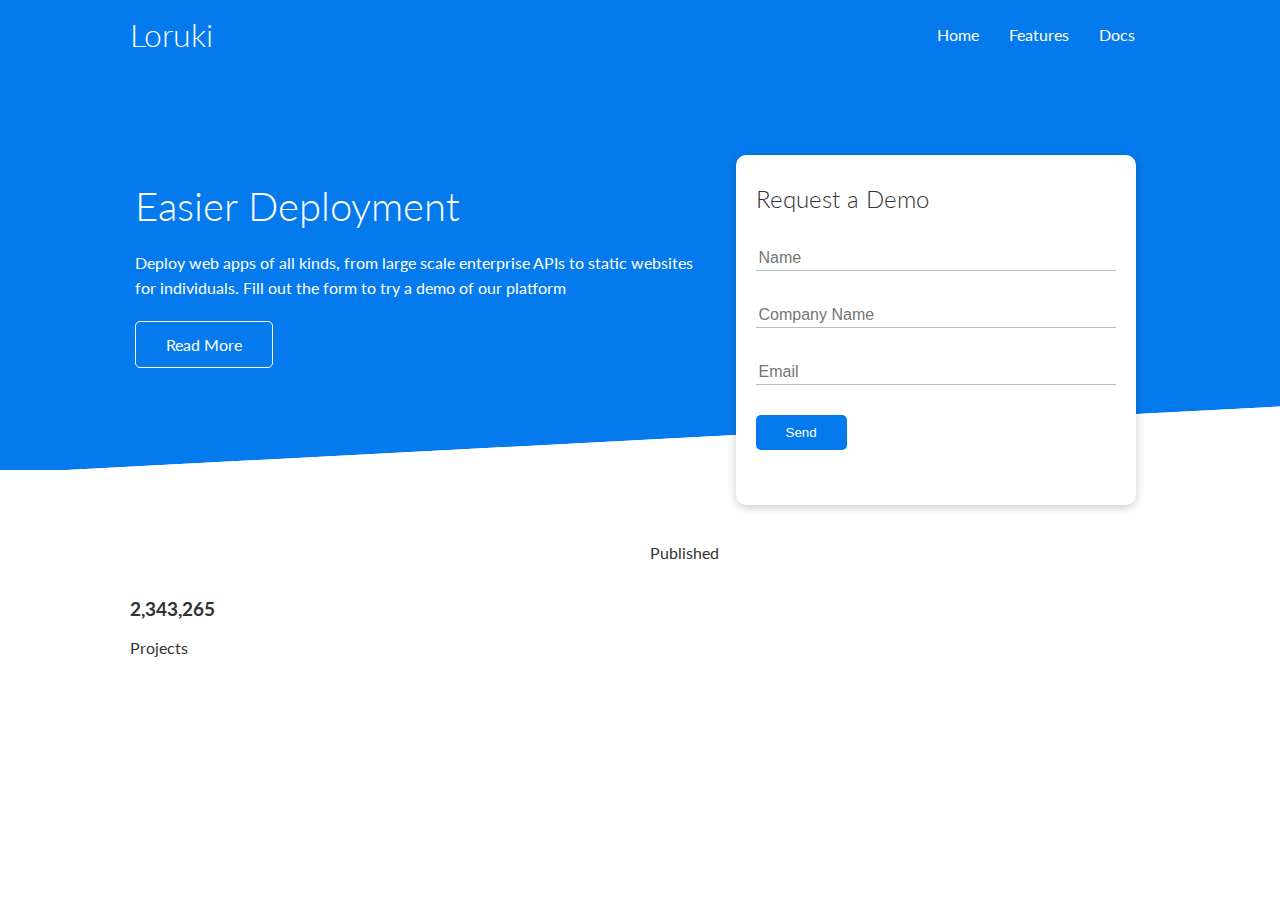
==== index.html @ b5a4ef52 "stats section in index html" ====
<!DOCTYPE html>
<html lang="en">
  <head>
    <meta charset="UTF-8" />
    <meta name="viewport" content="width=device-width, initial-scale=1.0" />
    <link
      rel="stylesheet"
      href="https://cdnjs.cloudflare.com/ajax/libs/font-awesome/5.15.1/css/all.min.css"
      integrity="sha512-+4zCK9k+qNFUR5X+cKL9EIR+ZOhtIloNl9GIKS57V1MyNsYpYcUrUeQc9vNfzsWfV28IaLL3i96P9sdNyeRssA=="
      crossorigin="anonymous"
    />
    <link rel="stylesheet" href="css/utilities.css" />
    <link rel="stylesheet" href="css/style.css" />
    <title>Loruki | Cloud Hosting For Everyone</title>
  </head>
  <body>
    <!-- Navbar -->
    <div class="navbar">
      <div class="container flex">
        <h1 class="logo">Loruki</h1>
        <nav>
          <ul>
            <li><a href="index.html">Home</a></li>
            <li><a href="features.html">Features</a></li>
            <li><a href="docs.html">Docs</a></li>
          </ul>
        </nav>
      </div>
    </div>

    <!-- Showcase -->
    <section class="showcase">
      <div class="container grid">
        <div class="showcase-text">
          <h1>Easier Deployment</h1>
          <p>
            Deploy web apps of all kinds, from large scale enterprise APIs to
            static websites for individuals. Fill out the form to try a demo of
            our platform
          </p>
          <a href="features.html" class="btn btn-outline">Read More</a>
        </div>

        <div class="showcase-form card">
          <h2>Request a Demo</h2>
          <form>
            <div class="form-control">
              <input type="text" name="name" placeholder="Name" required />
            </div>
            <div class="form-control">
              <input
                type="text"
                name="company"
                placeholder="Company Name"
                required
              />
            </div>
            <div class="form-control">
              <input type="email" name="email" placeholder="Email" required />
            </div>
            <input type="submit" value="Send" class="btn btn-primary" />
          </form>
        </div>
      </div>
    </section>

    <!-- Stats -->
    <section class="stats">
      <div class="container">
        <h3 class="stats-heading text-center my-1">
          Welcome to the best platform for building applications of all types
          with modern architecture and scaling
        </h3>

        <div class="grid grid-3 text-center my-4">
          <div>
            <i class="fas fa-server fa-3x"></i>
            <h3>10,349,405</h3>
            <p class="text-secondary">Deployments</p>
          </div>
          <div>
            <i class="fas fa-upload fa-3x"></i>
            <h3>987 TB</h3>
            <p class="text-secondary">Published</p>
          </div>
          <div>
            <i class="fas fa-project-diagram fa-3x"></i>
            <h3>2,343,265</h3>
            <p class="text-secondary">Projects</p>
          </div>
        </div>
      </div>
    </section>
  </body>
</html>
---- css/style.css ----
@import url("https://fonts.googleapis.com/css2?family=Lato:wght@300&display=swap");

:root {
  --primary-color: #047aed;
}

* {
  box-sizing: border-box;
  padding: 0;
  margin: 0;
}

body {
  font-family: "Lato", sans-serif;
  color: #333;
  line-height: 1.6;
}

ul {
  list-style-type: none;
}

a {
  text-decoration: none;
  color: #333;
}

h1,
h2 {
  font-weight: 300;
  line-height: 1.2;
  margin: 10px 0;
}

p {
  margin: 10px 0;
}

img {
  width: 100%;
}

/* Navbar */
.navbar {
  background-color: var(--primary-color);
  color: #fff;
  height: 70px;
}

.navbar ul {
  display: flex;
}

.navbar a {
  color: #fff;
  padding: 10px;
  margin: 0 5px;
}

.navbar a:hover {
  border-bottom: 2px #fff solid;
}

.navbar .flex {
  justify-content: space-between;
}

/* Showcase */
.showcase {
  height: 400px;
  background-color: var(--primary-color);
  color: #fff;
  position: relative;
}

.showcase h1 {
  font-size: 40px;
}

.showcase p {
  margin: 20px 0;
}

.showcase .grid {
  overflow: visible;
  grid-template-columns: 55% auto;
  gap: 30px;
}

.showcase-form {
  position: relative;
  top: 60px;
  height: 350px;
  width: 400px;
  padding: 40px;
  z-index: 100;
}

.showcase-form .form-control {
  margin: 30px 0;
}

.showcase-form input[type="text"],
.showcase-form input[type="email"] {
  border: 0;
  border-bottom: 1px solid #b4becb;
  width: 100%;
  padding: 3px;
  font-size: 16px;
}

.showcase-form input:focus {
  outline: none;
}

.showcase::before,
.showcase::after {
  content: "";
  position: absolute;
  height: 100px;
  bottom: -70px;
  right: 0;
  left: 0;
  background: #fff;
  transform: skewY(-3deg);
  -webkit-transform: skewY(-3deg);
  -moz-transform: skewY(-3deg);
  -ms-transform: skewY(-3deg);
}

/* Utilities */
.container {
  max-width: 1100px;
  margin: 0 auto;
  overflow: auto;
  padding: 0 40px;
}

.card {
  background-color: #fff;
  color: #333;
  border-radius: 10px;
  box-shadow: 0 3px 10px rgba(0, 0, 0, 0.2);
  padding: 20px;
  margin: 10px;
}

.btn {
  display: inline-block;
  padding: 10px 30px;
  cursor: pointer;
  background: var(--primary-color);
  color: #fff;
  border: none;
  border-radius: 5px;
}

.btn-outline {
  background-color: transparent;
  border: 1px #fff solid;
}

.btn:hover {
  transform: scale(0.98);
}

.flex {
  display: flex;
  justify-content: center;
  align-items: center;
  height: 100%;
}

.grid {
  display: grid;
  grid-template-columns: repeat(2, 1fr);
  gap: 20px;
  justify-content: center;
  align-items: center;
  height: 100%;
}
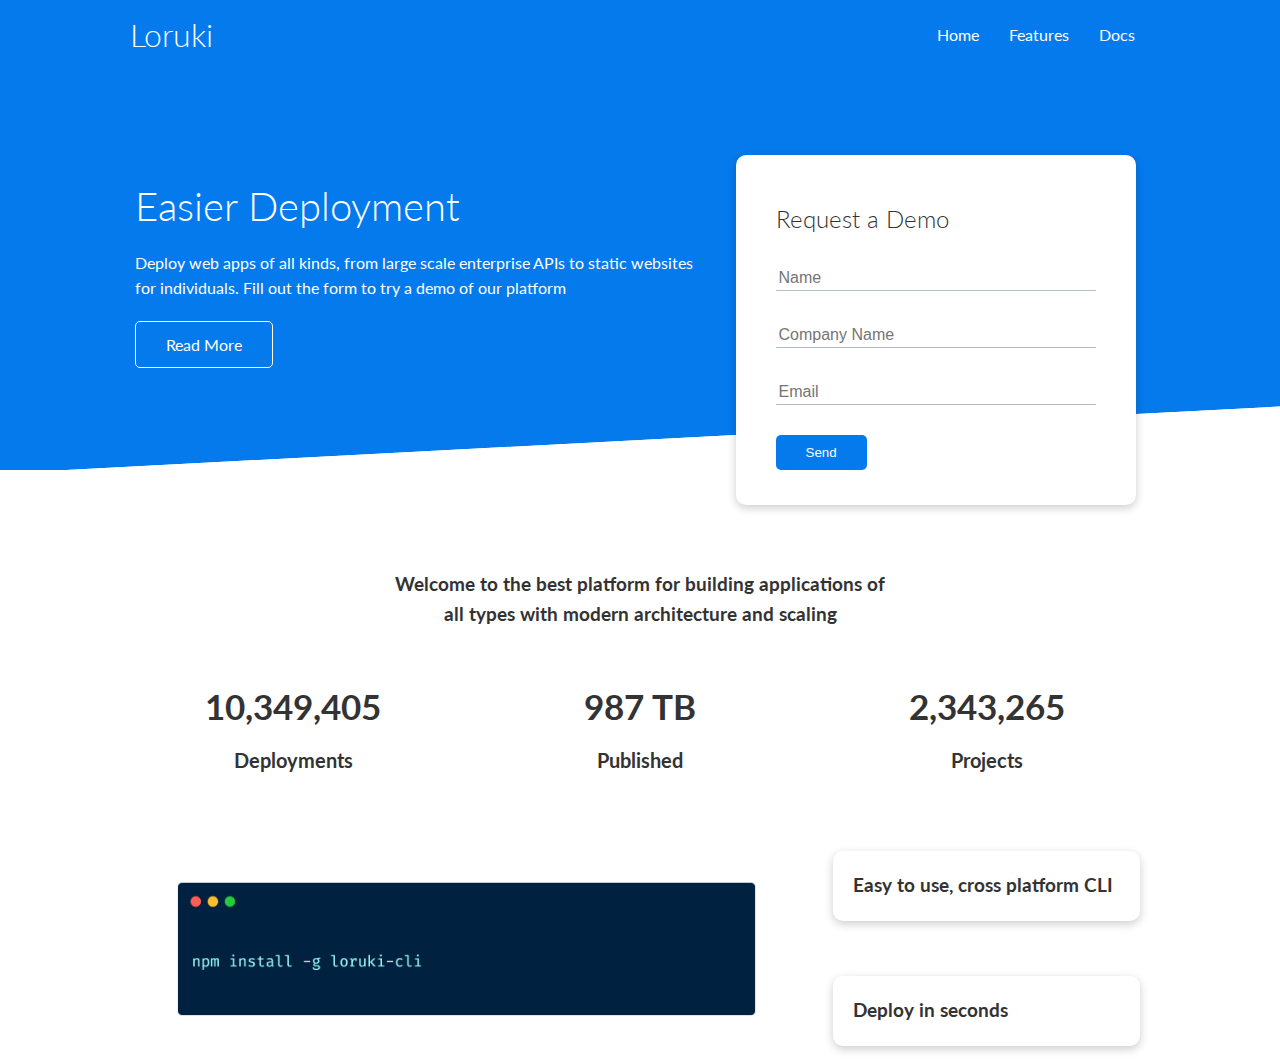
==== commit 34c68a37: "CLI section and Grid Col and Row Span" ====
--- a/index.html
+++ b/index.html
@@ -91,5 +91,18 @@
         </div>
       </div>
     </section>
+
+    <!-- Cli -->
+    <section class="cli">
+      <div class="container grid">
+        <img src="images/cli.png" alt="" />
+        <div class="card">
+          <h3>Easy to use, cross platform CLI</h3>
+        </div>
+        <div class="card">
+          <h3>Deploy in seconds</h3>
+        </div>
+      </div>
+    </section>
   </body>
 </html>
--- a/css/utilities.css
+++ b/css/utilities.css
@@ -0,0 +1,140 @@
+.container {
+  max-width: 1100px;
+  margin: 0 auto;
+  overflow: auto;
+  padding: 0 40px;
+}
+
+.card {
+  background-color: #fff;
+  color: #333;
+  border-radius: 10px;
+  box-shadow: 0 3px 10px rgba(0, 0, 0, 0.2);
+  padding: 20px;
+  margin: 10px;
+}
+
+.btn {
+  display: inline-block;
+  padding: 10px 30px;
+  cursor: pointer;
+  background: var(--primary-color);
+  color: #fff;
+  border: none;
+  border-radius: 5px;
+}
+
+.btn-outline {
+  background-color: transparent;
+  border: 1px #fff solid;
+}
+
+.btn:hover {
+  transform: scale(0.98);
+}
+
+.text-center {
+  text-align: center;
+}
+
+.flex {
+  display: flex;
+  justify-content: center;
+  align-items: center;
+  height: 100%;
+}
+
+.grid {
+  display: grid;
+  grid-template-columns: repeat(2, 1fr);
+  gap: 20px;
+  justify-content: center;
+  align-items: center;
+  height: 100%;
+}
+
+.grid-3 {
+  grid-template-columns: repeat(3, 1fr);
+}
+
+/* Margin */
+.my-1 {
+  margin: 1rem 0;
+}
+
+.my-2 {
+  margin: 1.5rem 0;
+}
+
+.my-3 {
+  margin: 2rem 0;
+}
+
+.my-4 {
+  margin: 3rem 0;
+}
+
+.my-5 {
+  margin: 4rem 0;
+}
+
+.m-1 {
+  margin: 1rem;
+}
+
+.m-2 {
+  margin: 1.5rem;
+}
+
+.m-3 {
+  margin: 2rem;
+}
+
+.m-4 {
+  margin: 3rem;
+}
+
+.m-5 {
+  margin: 4rem;
+}
+
+/* Padding */
+.py-1 {
+  padding: 1rem 0;
+}
+
+.py-2 {
+  padding: 1.5rem 0;
+}
+
+.py-3 {
+  padding: 2rem 0;
+}
+
+.py-4 {
+  padding: 3rem 0;
+}
+
+.py-5 {
+  padding: 4rem 0;
+}
+
+.p-1 {
+  padding: 1rem;
+}
+
+.p-2 {
+  padding: 1.5rem;
+}
+
+.p-3 {
+  padding: 2rem;
+}
+
+.p-4 {
+  padding: 3rem;
+}
+
+.p-5 {
+  padding: 4rem;
+}
--- a/css/style.css
+++ b/css/style.css
@@ -128,54 +128,33 @@
   -ms-transform: skewY(-3deg);
 }
 
-/* Utilities */
-.container {
-  max-width: 1100px;
-  margin: 0 auto;
-  overflow: auto;
-  padding: 0 40px;
+/* Stats */
+.stats {
+  padding-top: 100px;
+  animation: slideInFromBottom 1s ease-in;
 }
 
-.card {
-  background-color: #fff;
-  color: #333;
-  border-radius: 10px;
-  box-shadow: 0 3px 10px rgba(0, 0, 0, 0.2);
-  padding: 20px;
-  margin: 10px;
+.stats-heading {
+  max-width: 500px;
+  margin: auto;
 }
 
-.btn {
-  display: inline-block;
-  padding: 10px 30px;
-  cursor: pointer;
-  background: var(--primary-color);
-  color: #fff;
-  border: none;
-  border-radius: 5px;
+.stats .grid h3 {
+  font-size: 35px;
 }
 
-.btn-outline {
-  background-color: transparent;
-  border: 1px #fff solid;
+.stats .grid p {
+  font-size: 20px;
+  font-weight: bold;
 }
 
-.btn:hover {
-  transform: scale(0.98);
+/* Cli */
+.cli .grid {
+  grid-template-columns: repeat(3, 1fr);
+  grid-template-rows: repeat(2, 1fr);
 }
 
-.flex {
-  display: flex;
-  justify-content: center;
-  align-items: center;
-  height: 100%;
+.cli .grid > *:first-child {
+  grid-column: 1 / span 2;
+  grid-row: 1 / span 2;
 }
-
-.grid {
-  display: grid;
-  grid-template-columns: repeat(2, 1fr);
-  gap: 20px;
-  justify-content: center;
-  align-items: center;
-  height: 100%;
-}
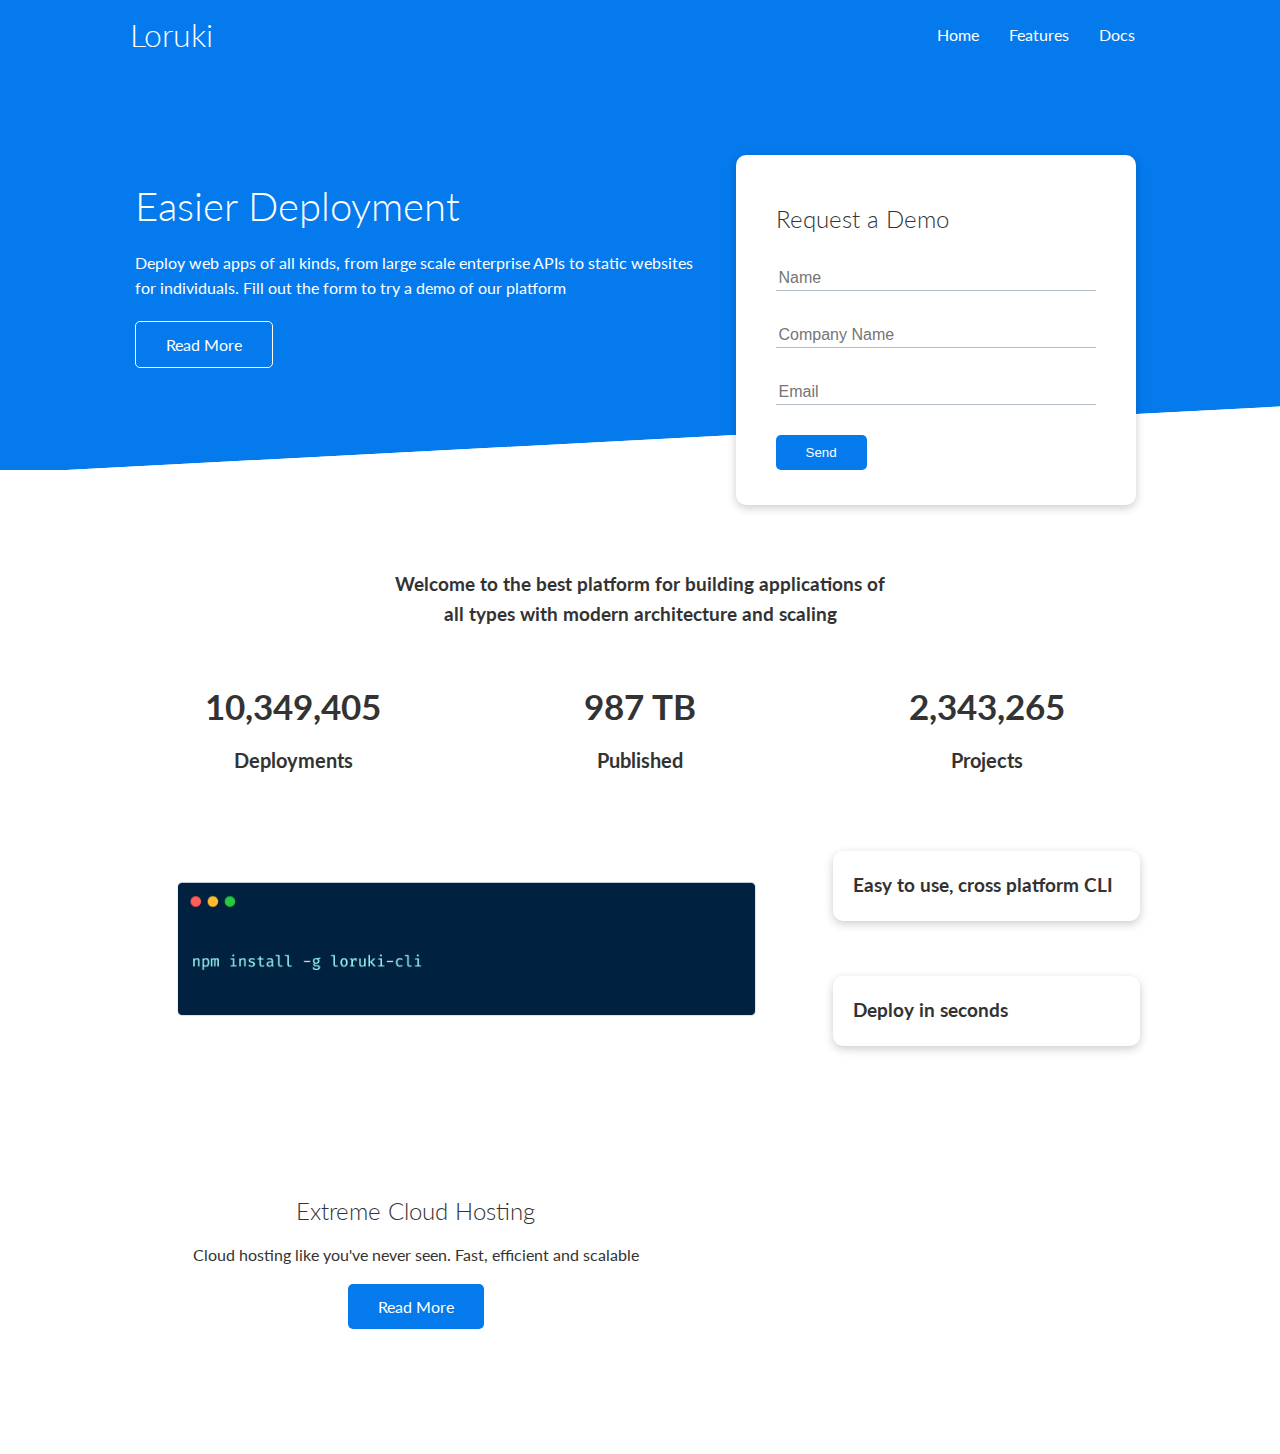
==== commit f88ebb65: "added cloud section" ====
--- a/index.html
+++ b/index.html
@@ -104,5 +104,19 @@
         </div>
       </div>
     </section>
+
+    <!-- Cloud -->
+    <section class="cloud bg-primary my-2 py-2">
+      <div class="container grid">
+        <div class="text-center">
+          <h2 class="lg">Extreme Cloud Hosting</h2>
+          <p class="lead my-1">
+            Cloud hosting like you've never seen. Fast, efficient and scalable
+          </p>
+          <a href="features.html" class="btn btn-dark">Read More</a>
+        </div>
+        <img src="images/cloud.png" alt="" />
+      </div>
+    </section>
   </body>
 </html>
--- a/css/style.css
+++ b/css/style.css
@@ -158,3 +158,8 @@
   grid-column: 1 / span 2;
   grid-row: 1 / span 2;
 }
+
+/* Cloud */
+.cloud .grid {
+  grid-template-columns: 4fr 3fr;
+}
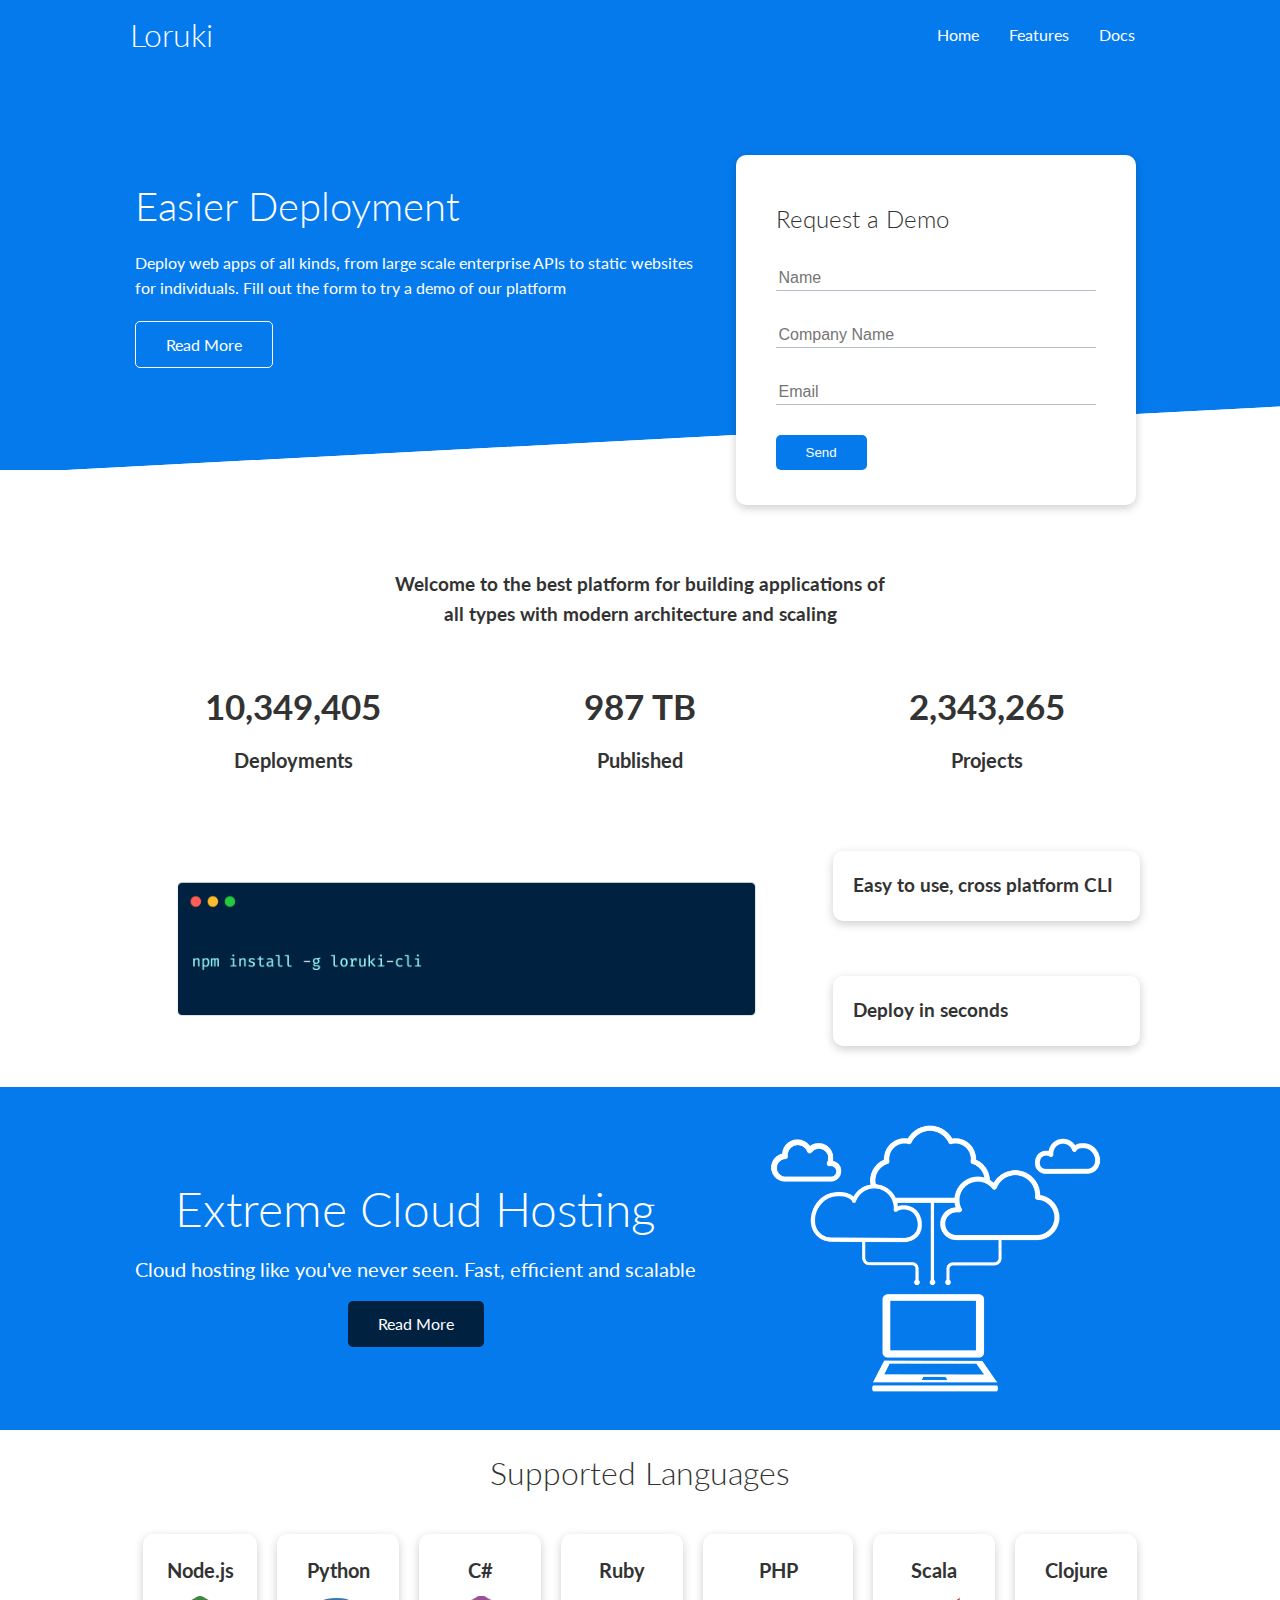
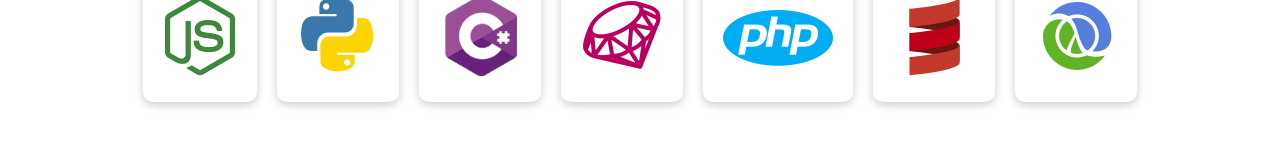
==== commit 007d6afb: "language section" ====
--- a/index.html
+++ b/index.html
@@ -118,5 +118,40 @@
         <img src="images/cloud.png" alt="" />
       </div>
     </section>
+
+    <!-- Languages -->
+    <section class="languages">
+      <h2 class="md text-center my-2">Supported Languages</h2>
+      <div class="container flex">
+        <div class="card">
+          <h4>Node.js</h4>
+          <img src="images/logos/node.png" alt="" />
+        </div>
+        <div class="card">
+          <h4>Python</h4>
+          <img src="images/logos/python.png" alt="" />
+        </div>
+        <div class="card">
+          <h4>C#</h4>
+          <img src="images/logos/csharp.png" alt="" />
+        </div>
+        <div class="card">
+          <h4>Ruby</h4>
+          <img src="images/logos/ruby.png" alt="" />
+        </div>
+        <div class="card">
+          <h4>PHP</h4>
+          <img src="images/logos/php.png" alt="" />
+        </div>
+        <div class="card">
+          <h4>Scala</h4>
+          <img src="images/logos/scala.png" alt="" />
+        </div>
+        <div class="card">
+          <h4>Clojure</h4>
+          <img src="images/logos/clojure.png" alt="" />
+        </div>
+      </div>
+    </section>
   </body>
 </html>
--- a/css/utilities.css
+++ b/css/utilities.css
@@ -31,6 +31,61 @@
 
 .btn:hover {
   transform: scale(0.98);
+}
+
+/* Backgrounds & colored buttons */
+.bg-primary,
+.btn-primary {
+  background-color: var(--primary-color);
+  color: #fff;
+}
+
+.bg-secondary,
+.btn-secondary {
+  background-color: var(--secondary-color);
+  color: #fff;
+}
+
+.bg-dark,
+.btn-dark {
+  background-color: var(--dark-color);
+  color: #fff;
+}
+
+.bg-light,
+.btn-light {
+  background-color: var(--light-color);
+  color: #333;
+}
+
+.bg-primary a,
+.btn-primary a,
+.bg-secondary a,
+.btn-secondary a,
+.bg-dark a,
+.btn-dark a {
+  color: #fff;
+}
+
+/* Text sizes */
+.lead {
+  font-size: 20px;
+}
+
+.sm {
+  font-size: 1rem;
+}
+
+.md {
+  font-size: 2rem;
+}
+
+.lg {
+  font-size: 3rem;
+}
+
+.xl {
+  font-size: 4rem;
 }
 
 .text-center {
--- a/css/style.css
+++ b/css/style.css
@@ -2,6 +2,11 @@
 
 :root {
   --primary-color: #047aed;
+  --secondary-color: #1c3fa8;
+  --dark-color: #002240;
+  --light-color: #f4f4f4;
+  --success-color: #5cb85c;
+  --error-color: #d9534f;
 }
 
 * {
@@ -163,3 +168,24 @@
 .cloud .grid {
   grid-template-columns: 4fr 3fr;
 }
+
+/* Languages */
+
+.languages .flex {
+  flex-wrap: wrap;
+}
+
+.languages .card {
+  text-align: center;
+  margin: 18px 10px 40px;
+  transition: transform 0.2s ease-in;
+}
+
+.languages .card h4 {
+  font-size: 20px;
+  margin-bottom: 10px;
+}
+
+.languages .card:hover {
+  transform: translateY(-15px);
+}
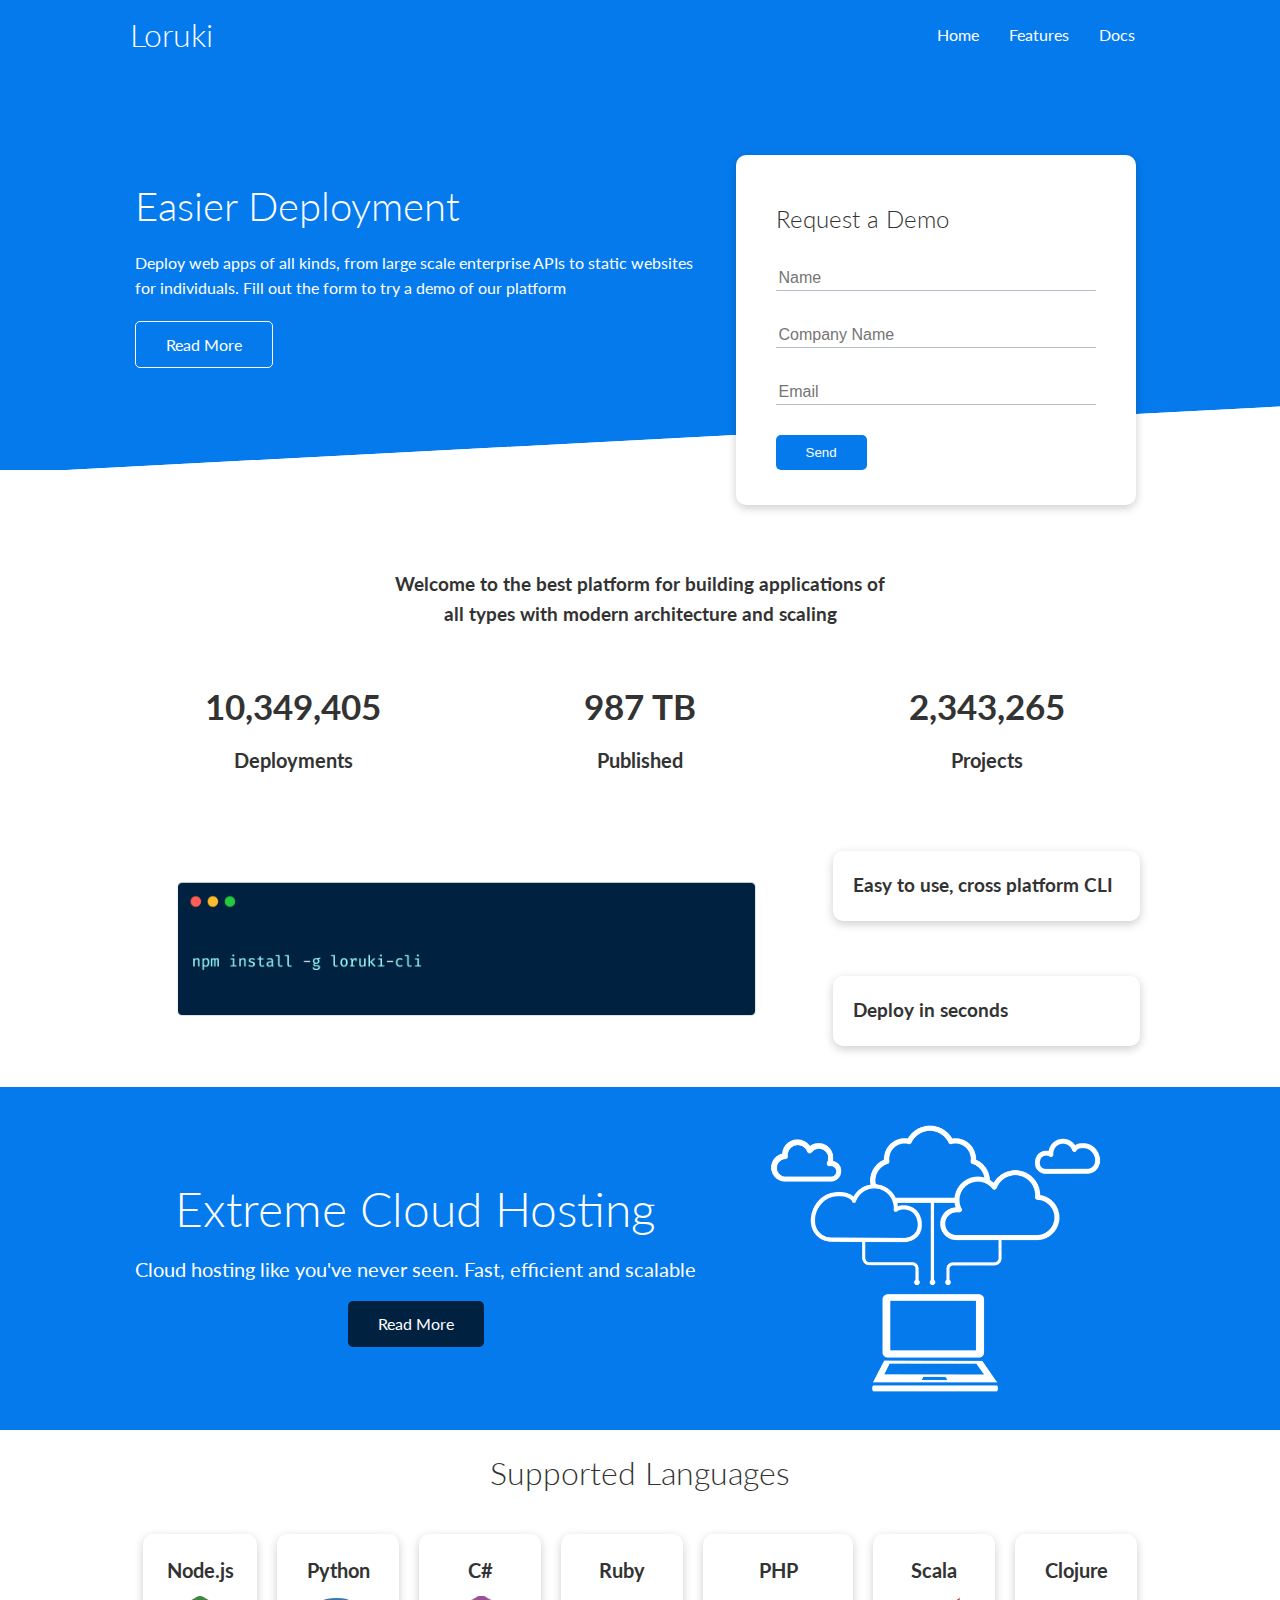
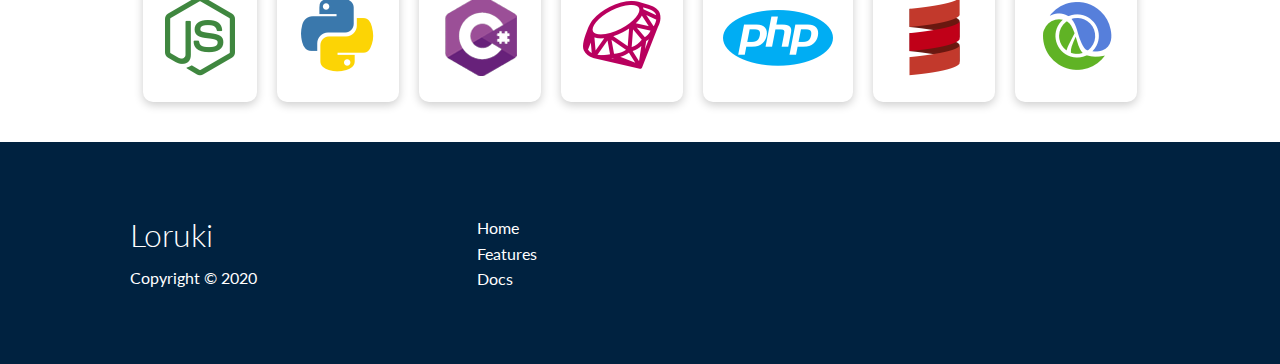
==== commit 767ccf22: "footer section" ====
--- a/index.html
+++ b/index.html
@@ -153,5 +153,28 @@
         </div>
       </div>
     </section>
+
+    <!-- Footer -->
+    <footer class="footer bg-dark py-5">
+      <div class="container grid grid-3">
+        <div>
+          <h1>Loruki</h1>
+          <p>Copyright &copy; 2020</p>
+        </div>
+        <nav>
+          <ul>
+            <li><a href="index.html">Home</a></li>
+            <li><a href="features.html">Features</a></li>
+            <li><a href="docs.html">Docs</a></li>
+          </ul>
+        </nav>
+        <div class="social">
+          <a href="#"><i class="fab fa-github fa-2x"></i></a>
+          <a href="#"><i class="fab fa-facebook fa-2x"></i></a>
+          <a href="#"><i class="fab fa-instagram fa-2x"></i></a>
+          <a href="#"><i class="fab fa-twitter fa-2x"></i></a>
+        </div>
+      </div>
+    </footer>
   </body>
 </html>
--- a/css/style.css
+++ b/css/style.css
@@ -189,3 +189,8 @@
 .languages .card:hover {
   transform: translateY(-15px);
 }
+
+/* Footer */
+.footer .social a {
+  margin: 0 10px;
+}
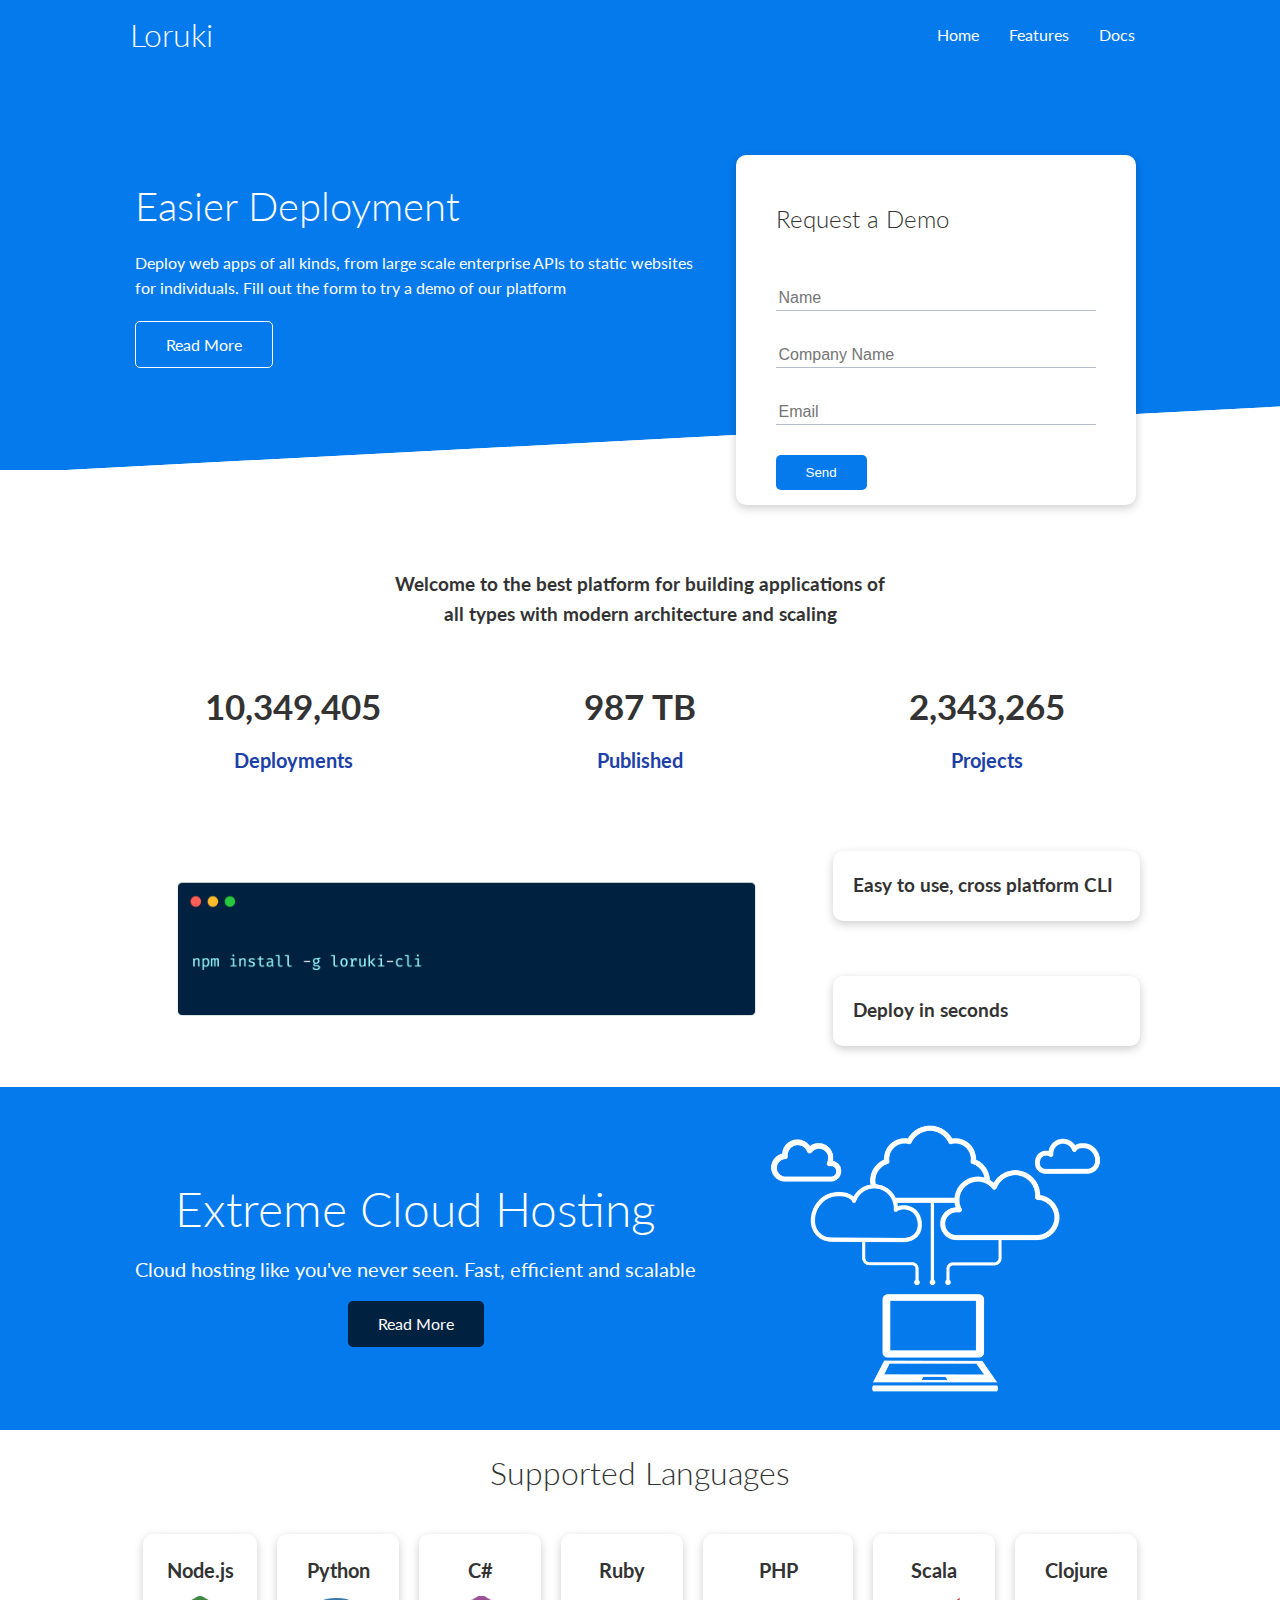
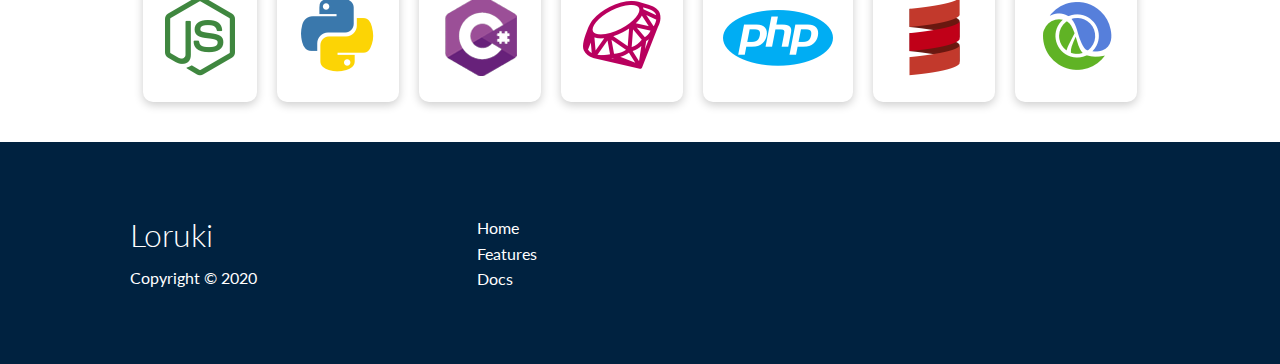
==== commit 40802afc: "setup netlify html forms and spam filters using honeypot field" ====
--- a/index.html
+++ b/index.html
@@ -43,7 +43,18 @@
 
         <div class="showcase-form card">
           <h2>Request a Demo</h2>
-          <form>
+          <form
+            name="contact"
+            netlify-honeypot="bot-field"
+            method="POST"
+            data-netlify="true"
+          >
+            <input type="hidden" name="form-name" value="contact" />
+            <p class="hidden">
+              <label
+                >Don’t fill this out if you're human: <input name="bot-field"
+              /></label>
+            </p>
             <div class="form-control">
               <input type="text" name="name" placeholder="Name" required />
             </div>
--- a/css/utilities.css
+++ b/css/utilities.css
@@ -67,6 +67,23 @@
   color: #fff;
 }
 
+/* Text colors */
+.text-primary {
+  color: var(--primary-color);
+}
+
+.text-secondary {
+  color: var(--secondary-color);
+}
+
+.text-dark {
+  color: var(--dark-color);
+}
+
+.text-light {
+  color: var(--light-color);
+}
+
 /* Text sizes */
 .lead {
   font-size: 20px;
@@ -90,6 +107,28 @@
 
 .text-center {
   text-align: center;
+}
+
+/* Alert */
+.alert {
+  background-color: var(--light-color);
+  padding: 10px 20px;
+  font-weight: bold;
+  margin: 15px 0;
+}
+
+.alert i {
+  margin-right: 10px;
+}
+
+.alert-success {
+  background-color: var(--success-color);
+  color: #fff;
+}
+
+.alert-error {
+  background-color: var(--error-color);
+  color: #fff;
 }
 
 .flex {
--- a/css/style.css
+++ b/css/style.css
@@ -45,6 +45,18 @@
   width: 100%;
 }
 
+code,
+pre {
+  background: #333;
+  color: #fff;
+  padding: 10px;
+}
+
+.hidden {
+  visibility: hidden;
+  height: 0;
+}
+
 /* Navbar */
 .navbar {
   background-color: var(--primary-color);
@@ -90,6 +102,10 @@
   overflow: visible;
   grid-template-columns: 55% auto;
   gap: 30px;
+}
+
+.showcase-text {
+  animation: slideInFromLeft 1s ease-in;
 }
 
 .showcase-form {
@@ -99,6 +115,8 @@
   width: 400px;
   padding: 40px;
   z-index: 100;
+  justify-self: flex-end;
+  animation: slideInFromRight 1s ease-in;
 }
 
 .showcase-form .form-control {
@@ -190,7 +208,169 @@
   transform: translateY(-15px);
 }
 
+/* Features */
+.features-head img,
+.docs-head img {
+  width: 200px;
+  justify-self: flex-end;
+}
+
+.features-sub-head img {
+  width: 300px;
+  justify-self: flex-end;
+}
+
+.features-main .card > i {
+  margin-right: 20px;
+}
+
+.features-main .grid {
+  padding: 30px;
+}
+
+.features-main .grid > *:first-child {
+  grid-column: 1 / span 3;
+}
+
+.features-main .grid > *:nth-child(2) {
+  grid-column: 1 / span 2;
+}
+
+/* Docs */
+.docs-main h3 {
+  margin: 20px 0;
+}
+
+.docs-main .grid {
+  grid-template-columns: 1fr 2fr;
+  align-items: flex-start;
+}
+
+.docs-main nav li {
+  font-size: 17px;
+  padding-bottom: 5px;
+  margin-bottom: 5px;
+  border-bottom: 1px #ccc solid;
+}
+
+.docs-main a:hover {
+  font-weight: bold;
+}
+
 /* Footer */
 .footer .social a {
   margin: 0 10px;
 }
+
+/* Animations */
+@keyframes slideInFromLeft {
+  0% {
+    transform: translateX(-100%);
+  }
+
+  100% {
+    transform: translateX(0);
+  }
+}
+
+@keyframes slideInFromRight {
+  0% {
+    transform: translateX(100%);
+  }
+
+  100% {
+    transform: translateX(0);
+  }
+}
+
+@keyframes slideInFromTop {
+  0% {
+    transform: translateY(-100%);
+  }
+
+  100% {
+    transform: translateX(0);
+  }
+}
+
+@keyframes slideInFromBottom {
+  0% {
+    transform: translateY(100%);
+  }
+
+  100% {
+    transform: translateX(0);
+  }
+}
+
+/* Tablets and under */
+@media (max-width: 768px) {
+  .grid,
+  .showcase .grid,
+  .stats .grid,
+  .cli .grid,
+  .cloud .grid,
+  .features-main .grid,
+  .docs-main .grid {
+    grid-template-columns: 1fr;
+    grid-template-rows: 1fr;
+  }
+
+  .showcase {
+    height: auto;
+  }
+
+  .showcase-text {
+    text-align: center;
+    margin-top: 40px;
+    animation: slideInFromTop 1s ease-in;
+  }
+
+  .showcase-form {
+    justify-self: center;
+    margin: auto;
+    animation: slideInFromBottom 1s ease-in;
+  }
+
+  .cli .grid > *:first-child {
+    grid-column: 1;
+    grid-row: 1;
+  }
+
+  .features-head,
+  .features-sub-head,
+  .docs-head {
+    text-align: center;
+  }
+
+  .features-head img,
+  .features-sub-head img,
+  .docs-head img {
+    justify-self: center;
+  }
+
+  .features-main .grid > *:first-child,
+  .features-main .grid > *:nth-child(2) {
+    grid-column: 1;
+  }
+}
+
+/* Mobile */
+@media (max-width: 500px) {
+  .navbar {
+    height: 110px;
+  }
+
+  .navbar .flex {
+    flex-direction: column;
+  }
+
+  .navbar ul {
+    padding: 10px;
+    background-color: rgba(0, 0, 0, 0.1);
+  }
+
+  .showcase-form {
+    width: 300px;
+  }
+}
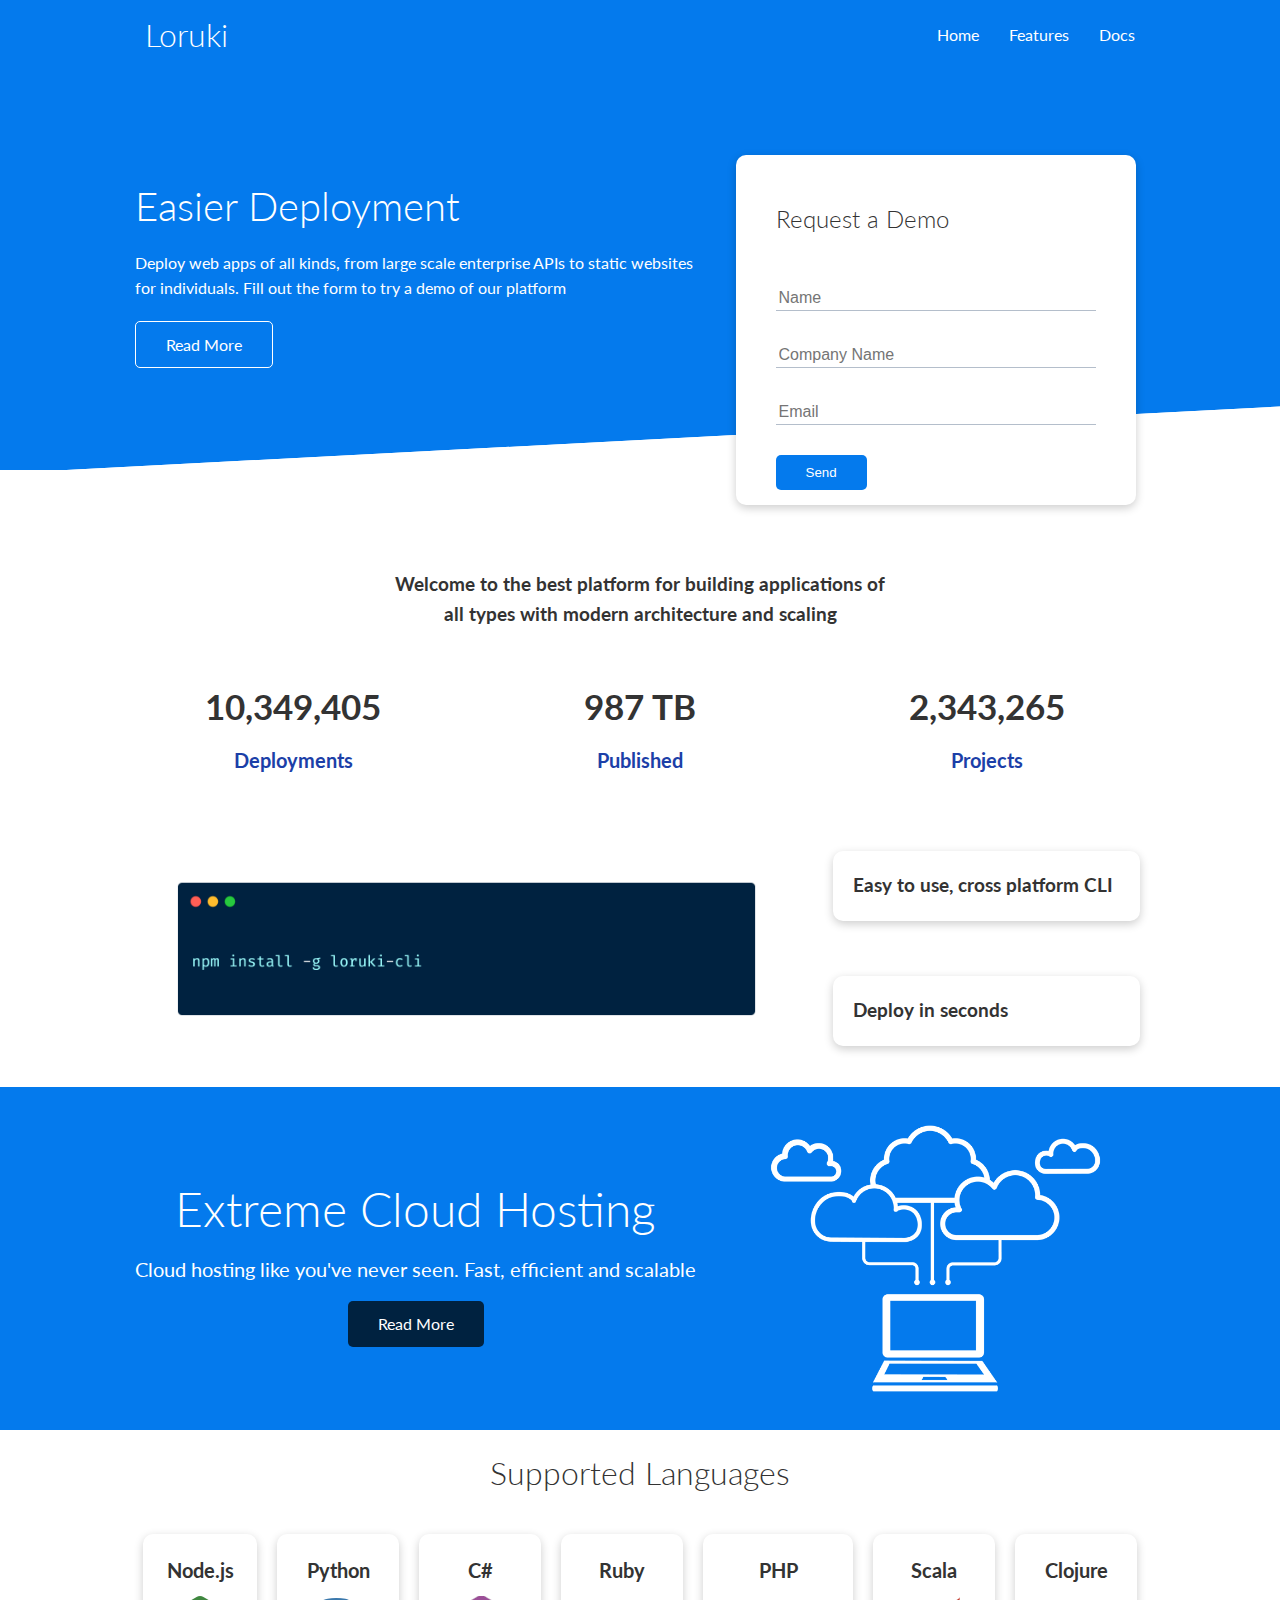
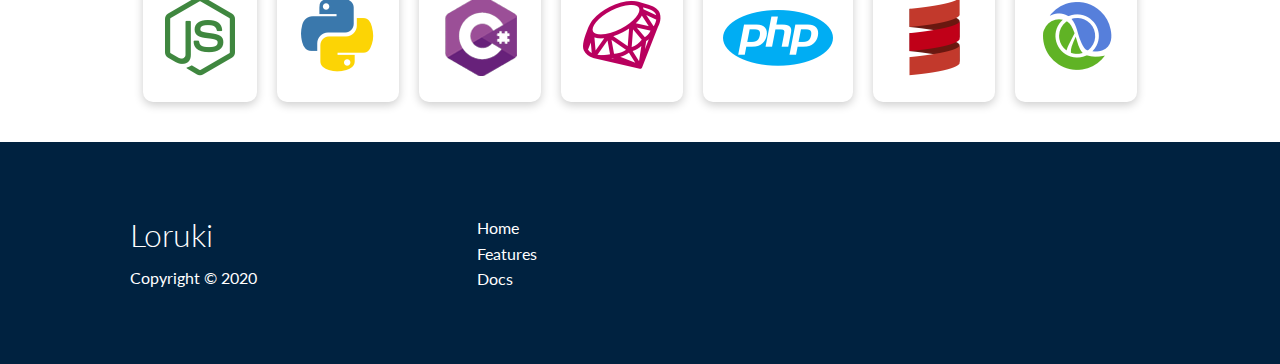
==== commit ee063bdd: "made the logo a link to index page" ====
--- a/index.html
+++ b/index.html
@@ -17,7 +17,7 @@
     <!-- Navbar -->
     <div class="navbar">
       <div class="container flex">
-        <h1 class="logo">Loruki</h1>
+        <h1 class="logo"><a href="index.html">Loruki</a></h1>
         <nav>
           <ul>
             <li><a href="index.html">Home</a></li>
--- a/css/style.css
+++ b/css/style.css
@@ -76,6 +76,10 @@
 
 .navbar a:hover {
   border-bottom: 2px #fff solid;
+}
+
+.logo a:hover {
+  border-bottom: none;
 }
 
 .navbar .flex {
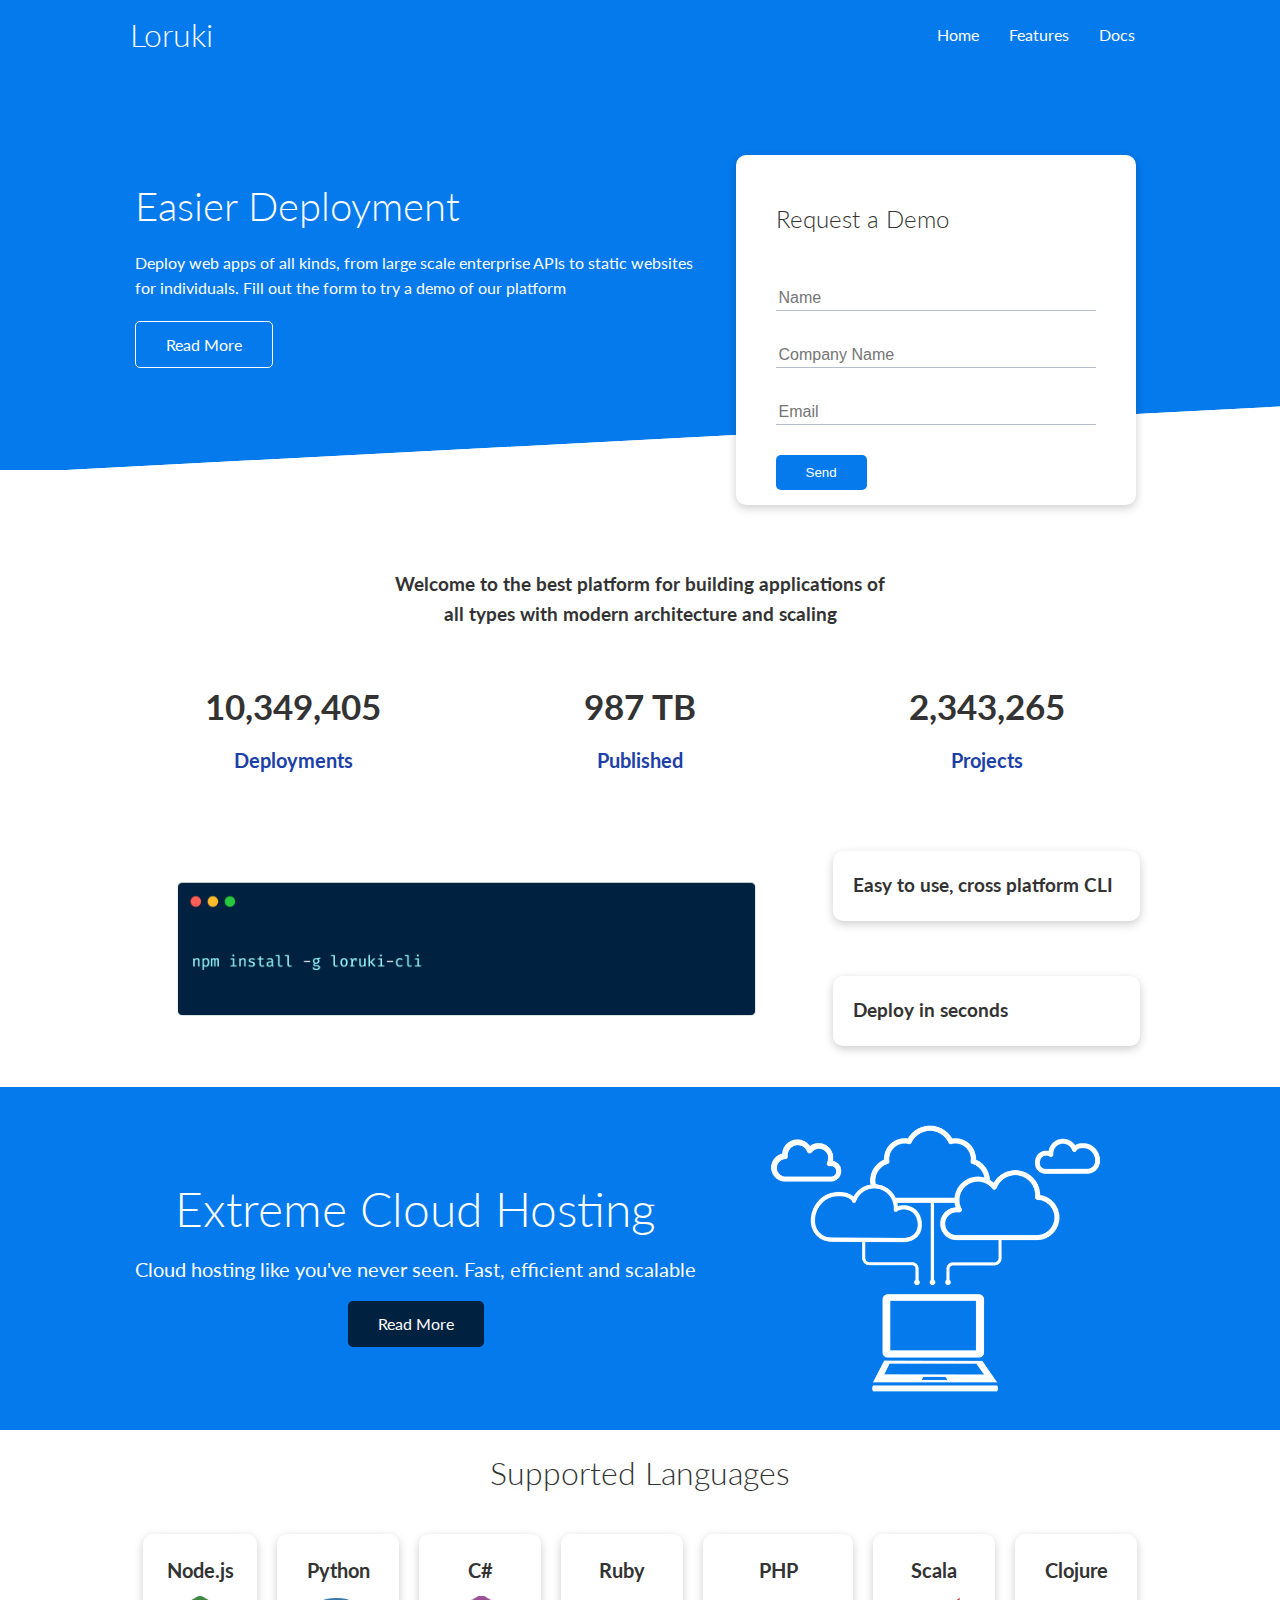
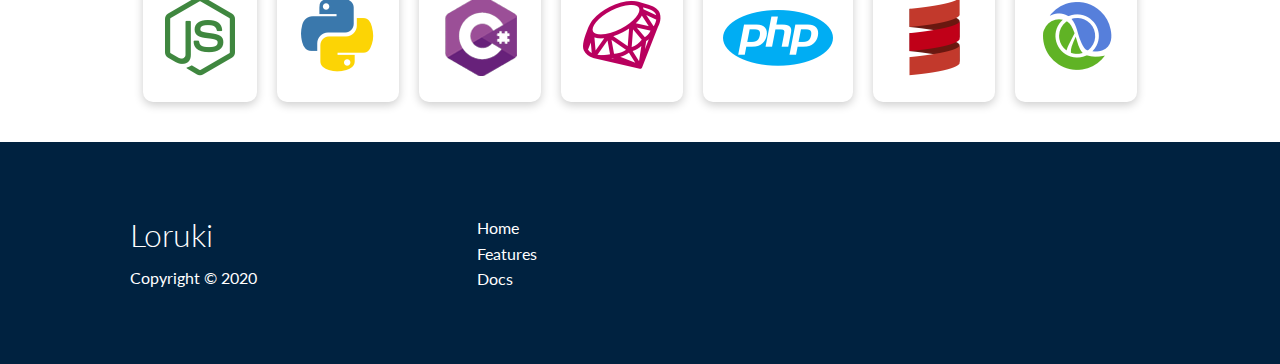
==== commit 94633e9e: "removed the index page link on the logo" ====
--- a/index.html
+++ b/index.html
@@ -17,7 +17,7 @@
     <!-- Navbar -->
     <div class="navbar">
       <div class="container flex">
-        <h1 class="logo"><a href="index.html">Loruki</a></h1>
+        <h1 class="logo">Loruki</h1>
         <nav>
           <ul>
             <li><a href="index.html">Home</a></li>
--- a/css/style.css
+++ b/css/style.css
@@ -76,10 +76,6 @@
 
 .navbar a:hover {
   border-bottom: 2px #fff solid;
-}
-
-.logo a:hover {
-  border-bottom: none;
 }
 
 .navbar .flex {
